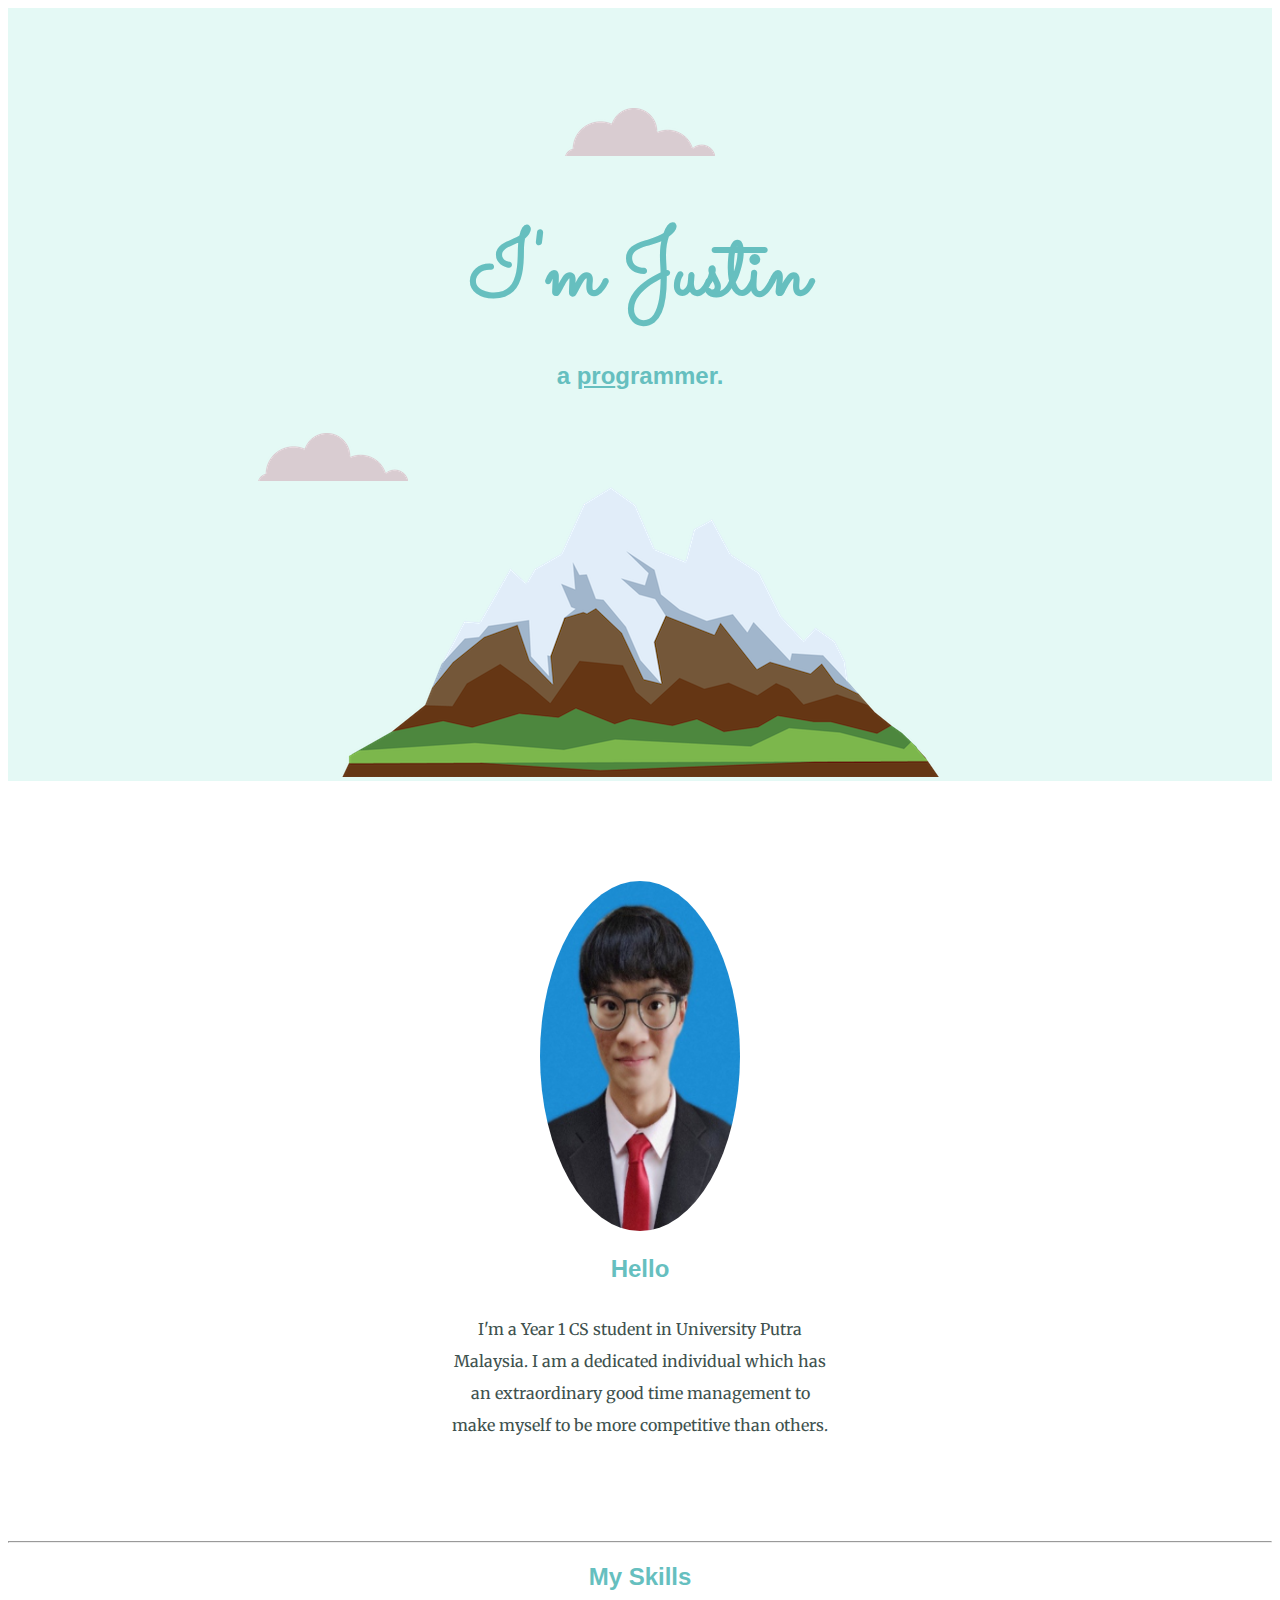
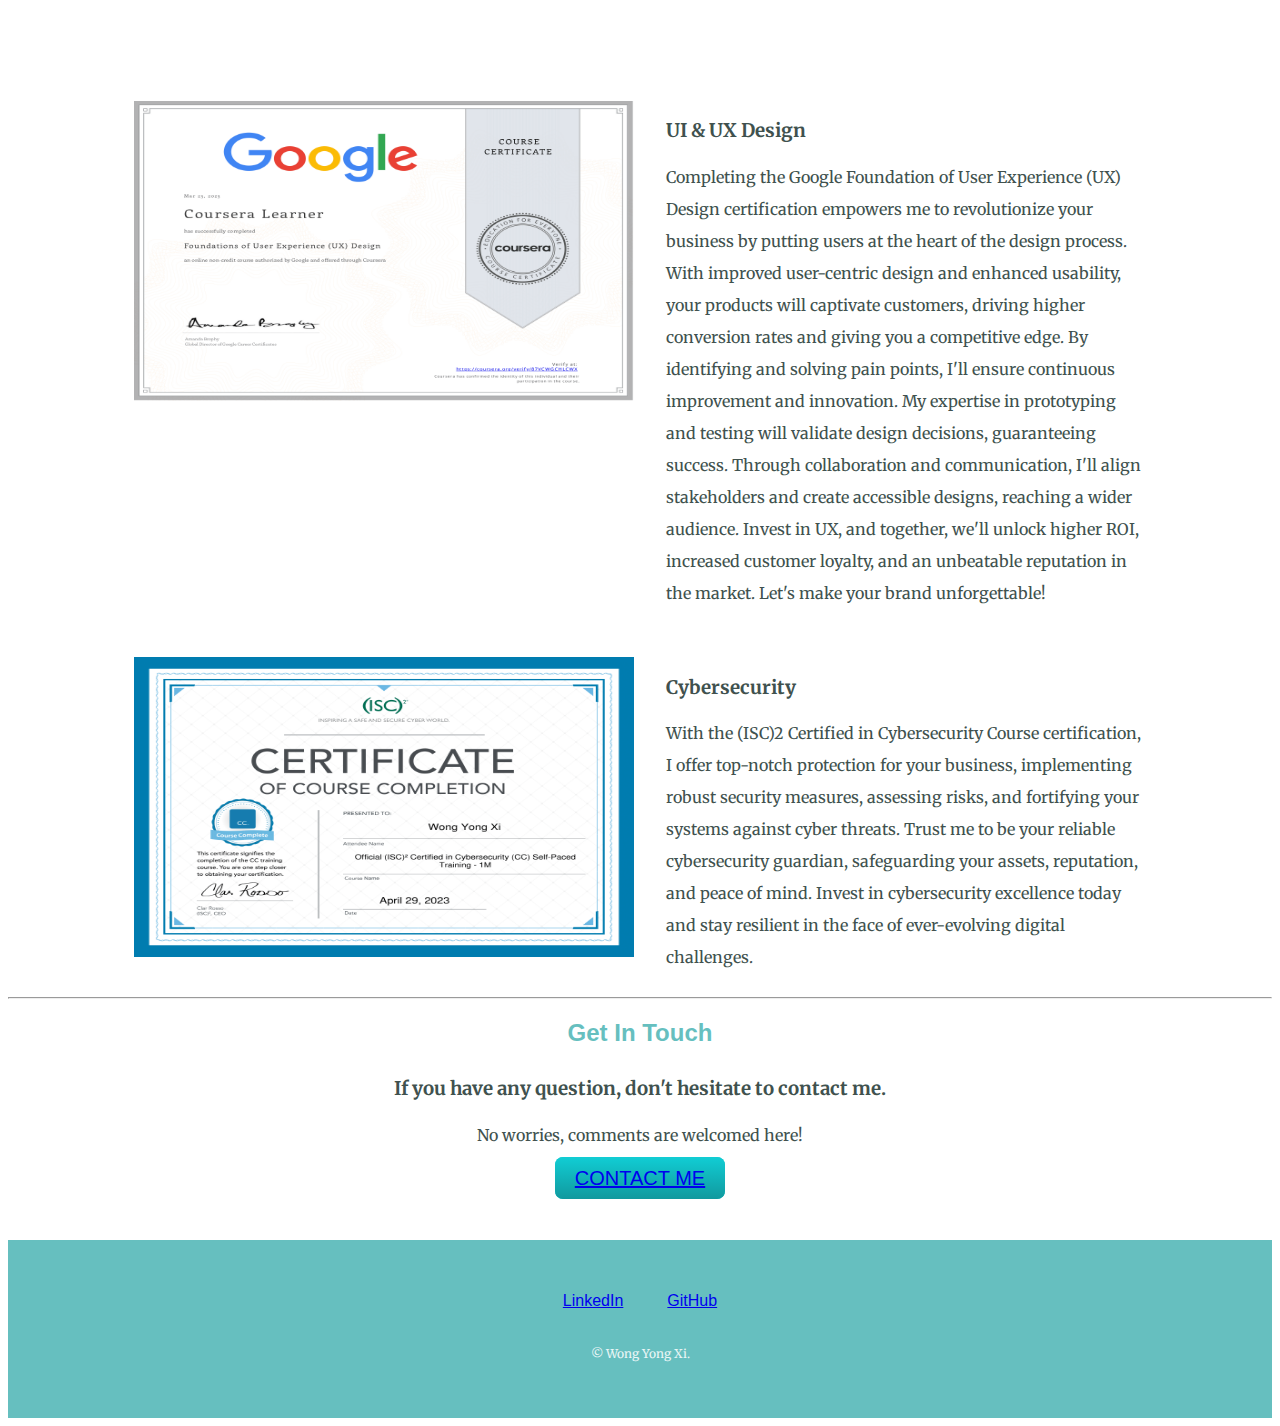
==== index.html @ 12c7ae92 "Add files via upload" ====
<!DOCTYPE html>
<html lang="en">
<head>
    <meta charset="UTF-8">
    <meta name="viewport" content="width=device-width, initial-scale=1.0">
    <title>My Personal Website</title>
    <link rel="stylesheet" href="./style.css">
    <link href="./index_files/css" rel="stylesheet">
    <link rel="preconnect" href="https://fonts.googleapis.com">
    <link rel="preconnect" href="https://fonts.gstatic.com" crossorigin="">
    <link href="https://fonts.googleapis.com/css2?family=Merriweather:ital,wght@0,300;0,400;0,700;0,900;1,300;1,400;1,700;1,900&amp;family=Sacramento&amp;display=swap" rel="stylesheet">
</head>
<body cz-shortcut-listen="true">
  <div class=top-container>
    <img src="./assets/cloud.png" class="top cloud" alt="cloud-img"/>
    <div class-title-text>
      <h1>I'm Justin</h1>
      <h2>
        a 
        <span class="pro">pro</span>grammer.
      </h2>
    </div>
    <img class="bottom-cloud" src="./assets/cloud.png" alt="cloud-img"/>
    <img class="mountain" src="./assets/mountain.png" alt="mountain-img">
  </div>
  <div>
    <div class="middle-container">
      <img class="profile-pic" src="./assets/profile-pic.png"  height="200" alt="Justin's profile picture."/>
      <h2>Hello</h2>  
      <p class="intro">I'm a Year 1 CS student in University Putra Malaysia. I am a dedicated individual which has an extraordinary good time management to make myself to be more competitive than others.</p> 
    </div>
    <hr>
    <div class="skills">
      <h2>My Skills</h2>
      <div class="parent">
        <div class="design">
          <img class="ui" src="./assets/google-UX-Design.png" alt="Google User-Experience Design Certificate"/>
        </div>
        <div class="coding">
          <h3>UI &amp; UX Design</h3>
          <p>Completing the Google Foundation of User Experience (UX) Design certification empowers me to revolutionize your business by putting users at the heart of the design process. With improved user-centric design and enhanced usability, your products will captivate customers, driving higher conversion rates and giving you a competitive edge. By identifying and solving pain points, I'll ensure continuous improvement and innovation. My expertise in prototyping and testing will validate design decisions, guaranteeing success. Through collaboration and communication, I'll align stakeholders and create accessible designs, reaching a wider audience. Invest in UX, and together, we'll unlock higher ROI, increased customer loyalty, and an unbeatable reputation in the market. Let's make your brand unforgettable!</p>
        </div>
        <div class="cybersecurity">
          <img class="cc-cert" src="./assets/CC-cert.png" alt="(ISC)2 Certified in Cybersecurity Self-paced Course Certificate">
        </div>
        <div class="code">
          <h3>Cybersecurity</h3>
          <p>With the (ISC)2 Certified in Cybersecurity Course certification, I offer top-notch protection for your business, implementing robust security measures, assessing risks, and fortifying your systems against cyber threats. Trust me to be your reliable cybersecurity guardian, safeguarding your assets, reputation, and peace of mind. Invest in cybersecurity excellence today and stay resilient in the face of ever-evolving digital challenges.</p>
        </div>

      </div>


      <hr>
      <div class="contact-me">
        <h2>Get In Touch</h2>
        <h3>If you have any question, don't hesitate to contact me.</h3>
        <p class="contact-message">No worries, comments are welcomed here!</p>
        <a class="btn" href="https://www.linkedin.com/in/wong-yong-xi-191b24244">CONTACT ME</a>
      </div>
    </div>
  </div>
  <div class="bottom-container">
    <a class="footer-link" href="https://www.linkedin.com/in/wong-yong-xi-191b24244">LinkedIn</a>
    <a class="footer-link" href="https://github.com/ixgnoy">GitHub</a>
    <p class="copyright">© Wong Yong Xi.</p>
  </div>
  
</body>
</html>
---- style.css ----
body {
    color: #40514e;
    margin: 0;
    text-align: center;
    font-family: "Merriweather", serif;
}
body{
    display: block;
    margin:8px;
}
.top-container {
    background-color: #e4f9f5;
    position: relative;
    padding-top: 100px;
}

div {
    display: block;
}
h1 {
    display: block;
    font-size: 2em;
    margin-block-start: 0.67em;
    margin-block-end: 0.67em;
    margin-inline-start: 0px;
    margin-inline-end: 0px;
    font-weight: bold;
}
h1 {
    color: #66bfbf;
    font-size: 5.625rem;
    margin: 50px auto 0 auto;
    font-family: "Sacramento", cursive;
}
.pro {
    text-decoration: underline;
}
.top-cloud {
    position: absolute;
    right: 300px;
    top: 40px;
}
img {
    overflow-clip-margin: content-box;
    overflow: clip;
}
.bottom-cloud {
    position: absolute;
    left: 250px;
    bottom: 300px;
}
.middle-container {
    margin: 100px 0;
}
h2 {
    color: #66bfbf;
    font-family: "Montserrat", sans-serif;
    font-size: 2.5rem;
    font-weight: normal;
    padding-bottom: 10px;
}
h2 {
    display: block;
    font-size: 1.5em;
    margin-block-start: 0.83em;
    margin-block-end: 0.83em;
    margin-inline-start: 0px;
    margin-inline-end: 0px;
    font-weight: bold;
}
.intro {
    width: 30%;
    margin: auto;
}
p {
    line-height: 2;
}
p {
    display: block;
    margin-block-start: 1em;
    margin-block-end: 1em;
    margin-inline-start: 0px;
    margin-inline-end: 0px;
}
.profile-pic{
    background-repeat: no-repeat;
    background-position: 50%;
    border-radius: 50%;
    width: 200px;
    height: 350px;
}
.parent {
    display: grid;
    grid-template-columns: 1fr 2fr;
    grid-template-rows: repeat(1, 1fr);
    width: 80%;
    margin: 100px auto 0 auto;
    text-align: left;
    row-gap: 2rem;
    column-gap: 2rem;
}
.contact-me{
    margin-top:auto;
    margin-bottom: 50px;
}
.btn {
    background: #11cdd4;
    background-image: -webkit-linear-gradient(top, #11cdd4, #11999e);
    background-image: -moz-linear-gradient(top, #11cdd4, #11999e);
    background-image: -ms-linear-gradient(top, #11cdd4, #11999e);
    background-image: -o-linear-gradient(top, #11cdd4, #11999e);
    background-image: linear-gradient(to bottom, #11cdd4, #11999e);
    -webkit-border-radius: 8;
    -moz-border-radius: 8;
    border-radius: 8px;
    font-family: "Montserrat", sans-serif;
    color: #ffffff;
    font-size: 20px;
    padding: 10px 20px 10px 20px;
    text-decoration: none;
}
a {
    color: #11999e;
    font-family: "Montserrat", sans-serif;
    margin: 10px 20px;
    text-decoration: none;
}
a:-webkit-any-link {
    color: -webkit-link;
    cursor: pointer;
    text-decoration: underline;
}
.copyright {
    color: #eaf6f6;
    font-size: 0.75rem;
    padding: 20px 0;
}
.bottom-container {
    background-color: #66bfbf;
    padding: 50px 0 20px;
    margin: 0;
}
.ui{
    height: 300px;
    width: 500px;
}
.cc-cert{
    height: 300px;
    width: 500px;
}
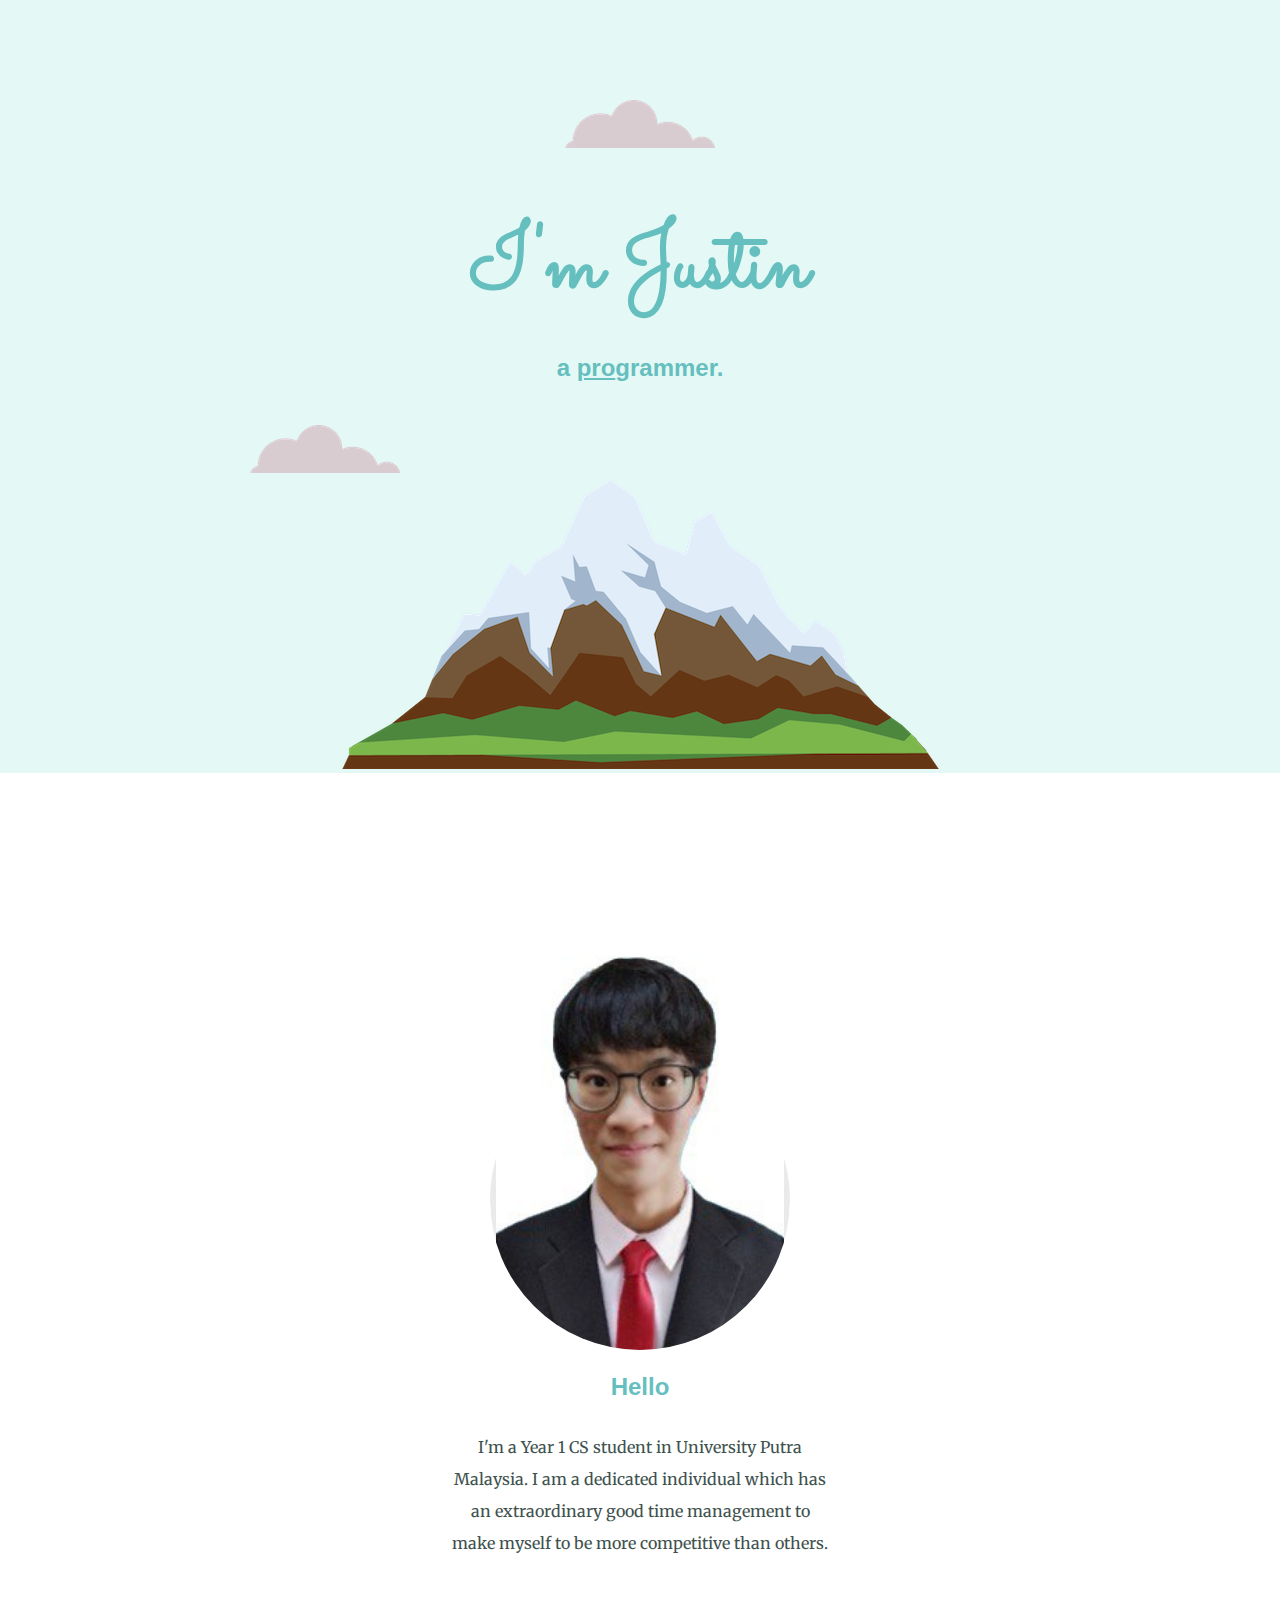
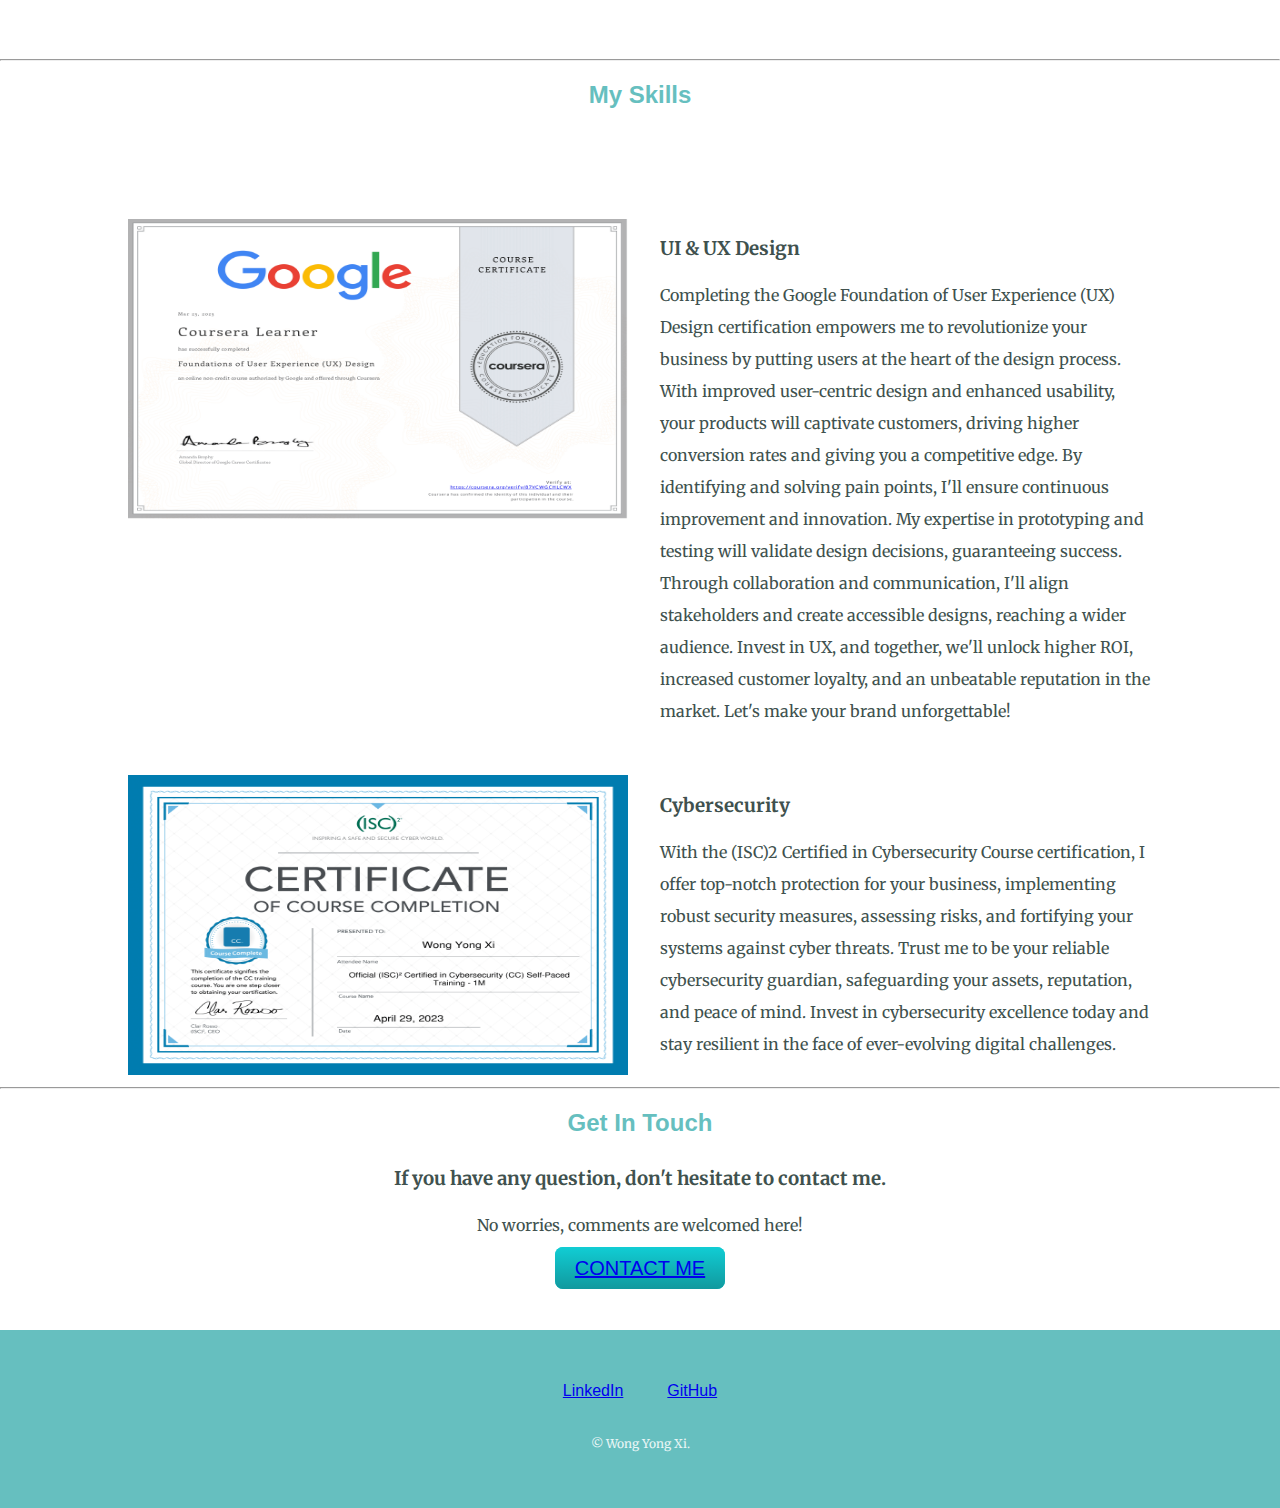
==== commit 24568bb1: "Add new feature at Avatar" ====
--- a/index.html
+++ b/index.html
@@ -25,9 +25,13 @@
   </div>
   <div>
     <div class="middle-container">
-      <img class="profile-pic" src="./assets/profile-pic.png"  height="200" alt="Justin's profile picture."/>
-      <h2>Hello</h2>  
-      <p class="intro">I'm a Year 1 CS student in University Putra Malaysia. I am a dedicated individual which has an extraordinary good time management to make myself to be more competitive than others.</p> 
+      <div class="avatar">
+        <img src="./assets/yx_whitebckgrd.jpg"  height="200" alt="Justin's profile picture."/>
+      </div>
+      <div class="self-intro">
+        <h2>Hello</h2>  
+        <p class="intro">I'm a Year 1 CS student in University Putra Malaysia. I am a dedicated individual which has an extraordinary good time management to make myself to be more competitive than others.</p> 
+      </div>
     </div>
     <hr>
     <div class="skills">
--- a/style.css
+++ b/style.css
@@ -3,10 +3,11 @@
     margin: 0;
     text-align: center;
     font-family: "Merriweather", serif;
+    position: relative;
 }
 body{
     display: block;
-    margin:8px;
+    margin:0px;
 }
 .top-container {
     background-color: #e4f9f5;
@@ -89,6 +90,35 @@
     width: 200px;
     height: 350px;
 }
+.avatar{
+    width:300px;
+    height: 300px;
+    box-sizing: border-box;
+    border-radius: 50%;
+    background-color: white;
+    position:absolute;
+    top: 1200px;
+    left:50%;
+    transform:translate(-50%, -50%) ;
+    clip-path: inset(-100vw 0 0 0 round 50%);
+    border: 6px solid rgb(234, 234, 234);
+}
+.avatar img{
+    position: absolute;
+    top: 35%;
+    left:50%;
+    transform: translate(-50%, -50%) scale(1);
+    width: 100%;
+    height: auto;
+    transition: transform .2s ease;
+}
+.avatar:hover img{
+    transform: translate(-50%, -50%) scale(1.6);
+}
+.self-intro{
+    margin-top: 600px;
+    position: relative;
+}
 .parent {
     display: grid;
     grid-template-columns: 1fr 2fr;
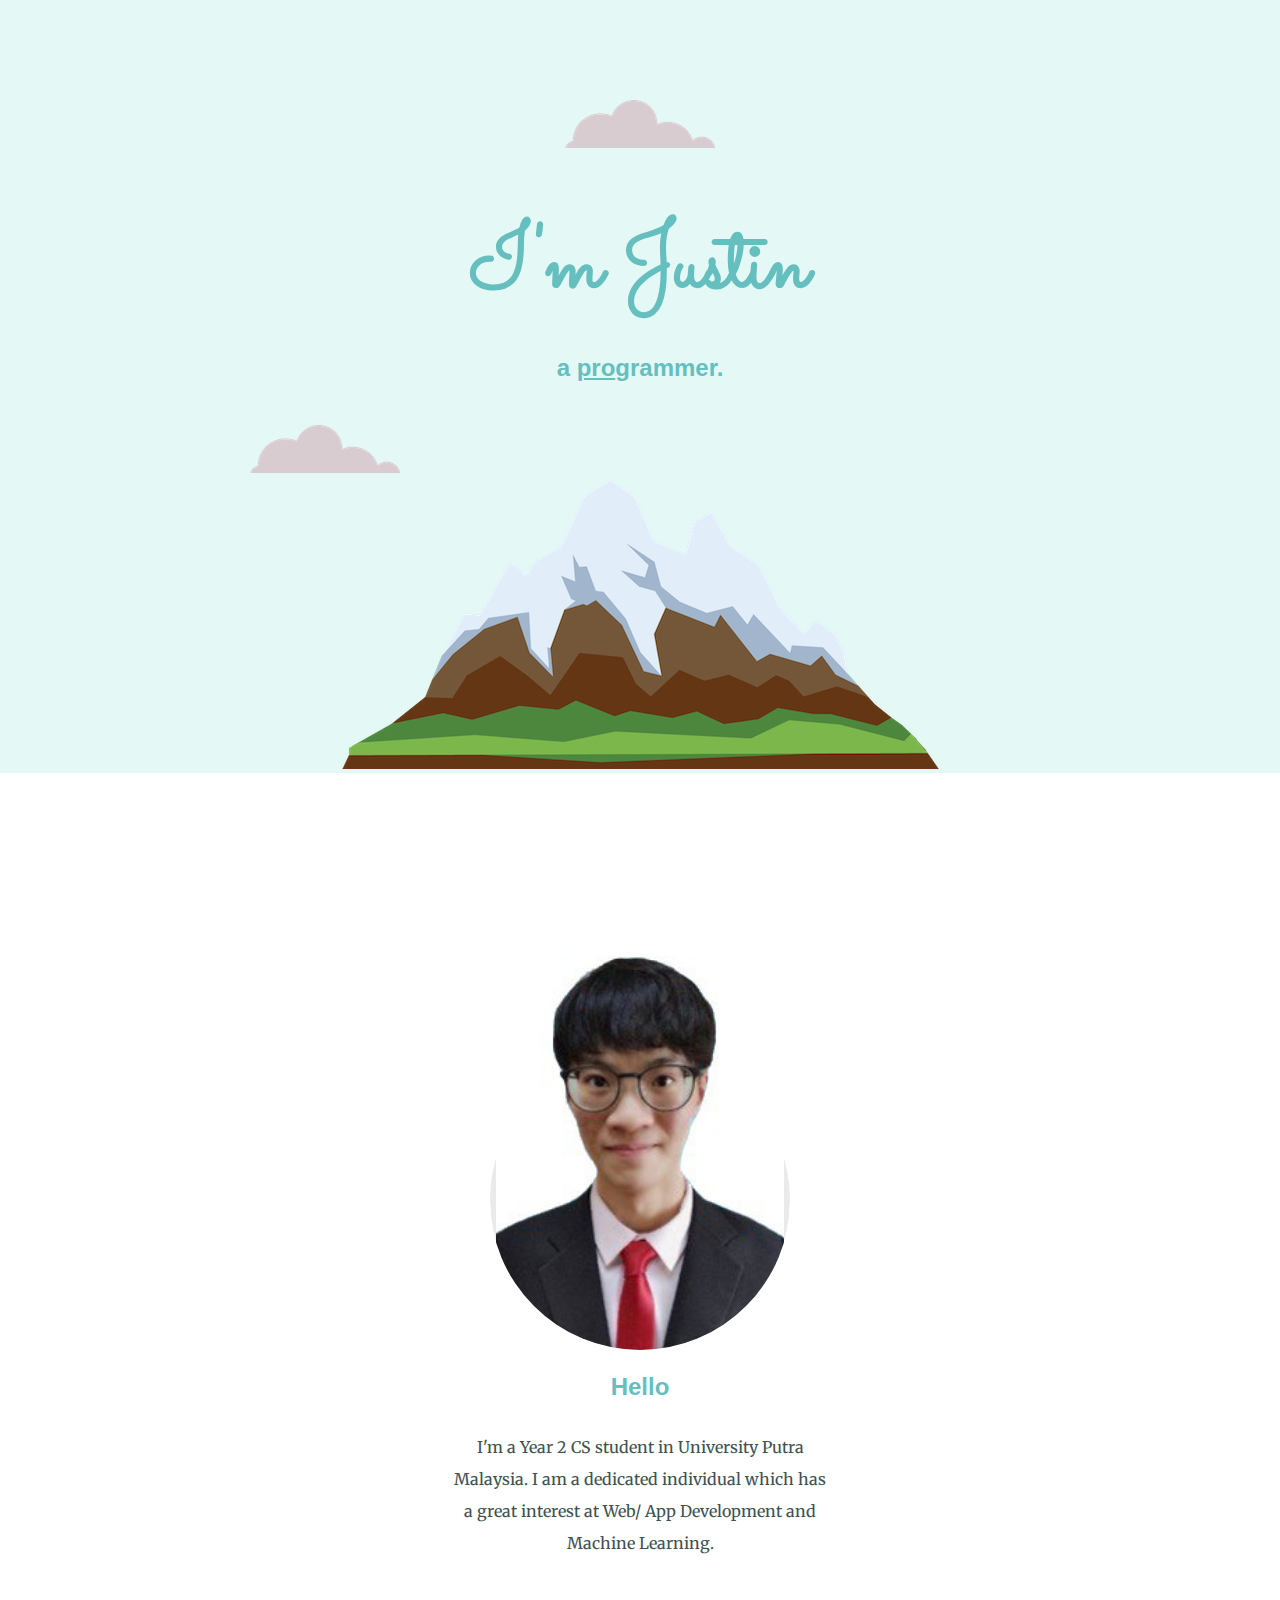
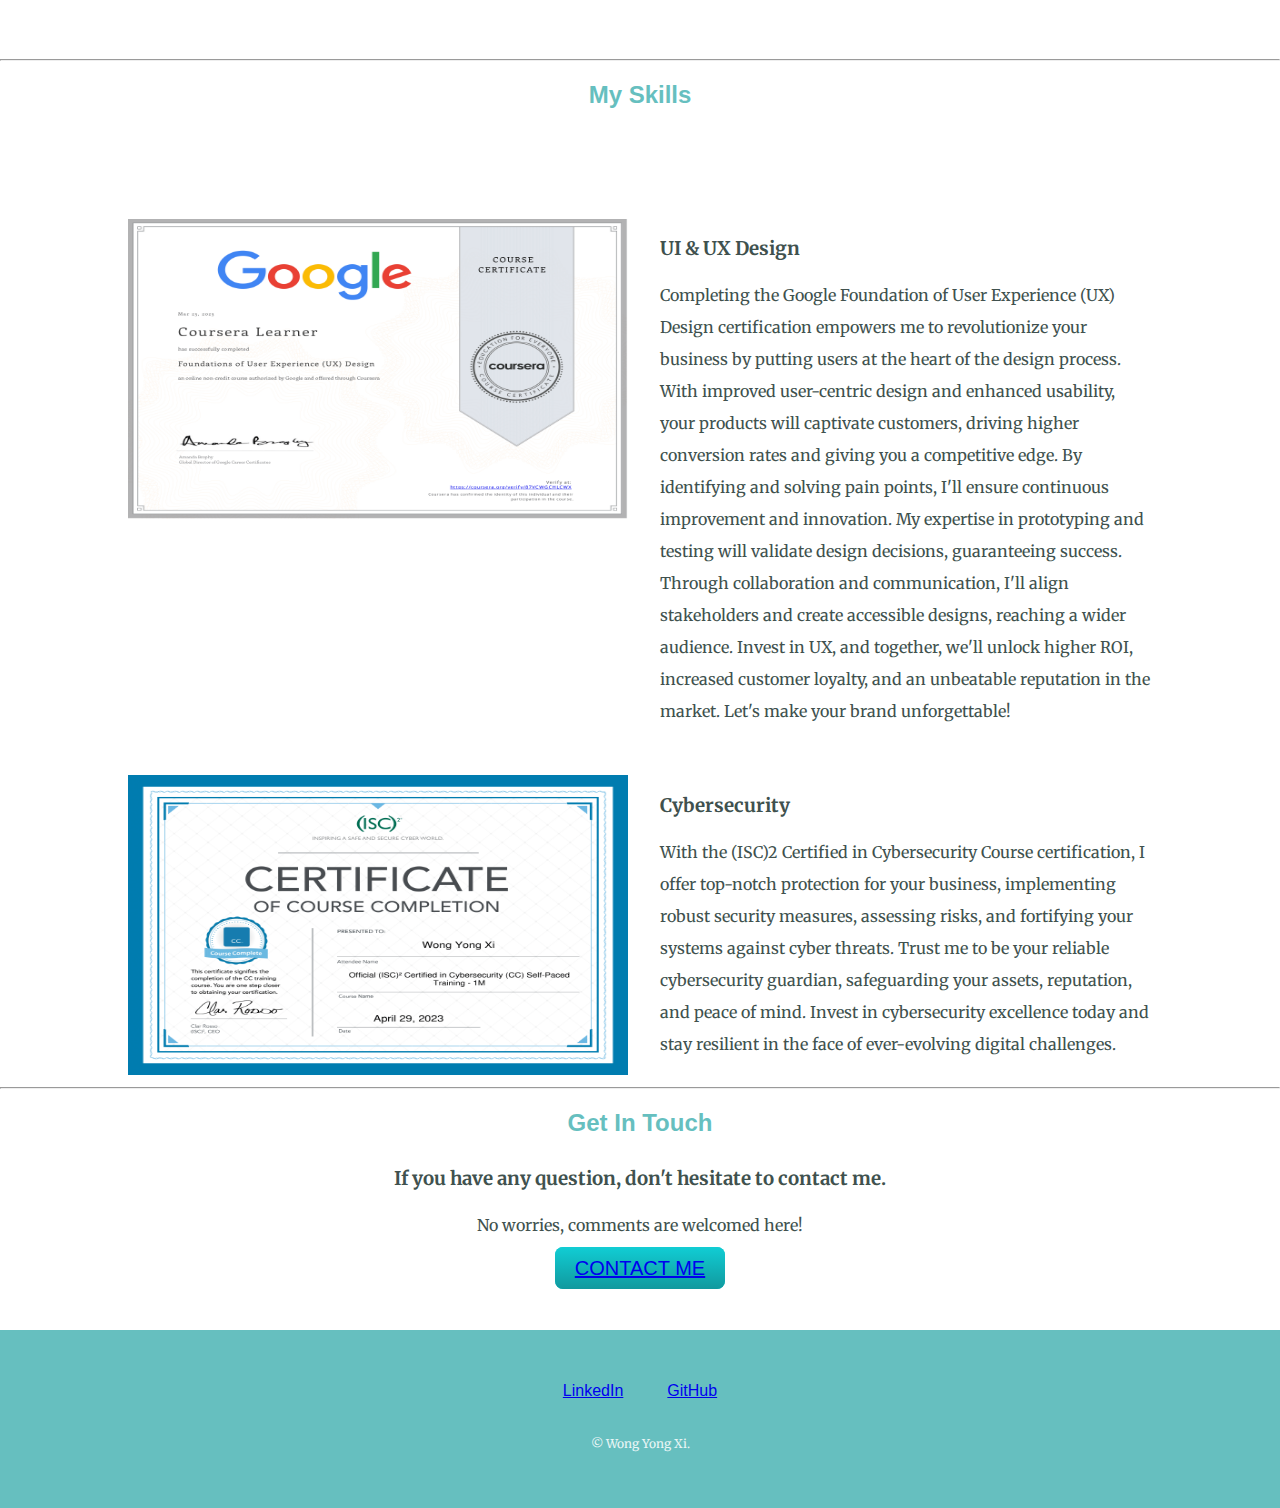
==== commit 0eefe956: "Update index.html" ====
--- a/index.html
+++ b/index.html
@@ -30,7 +30,7 @@
       </div>
       <div class="self-intro">
         <h2>Hello</h2>  
-        <p class="intro">I'm a Year 1 CS student in University Putra Malaysia. I am a dedicated individual which has an extraordinary good time management to make myself to be more competitive than others.</p> 
+        <p class="intro">I'm a Year 2 CS student in University Putra Malaysia. I am a dedicated individual which has a great interest at Web/ App Development and Machine Learning.</p> 
       </div>
     </div>
     <hr>
@@ -71,4 +71,4 @@
   </div>
   
 </body>
-</html>+</html>
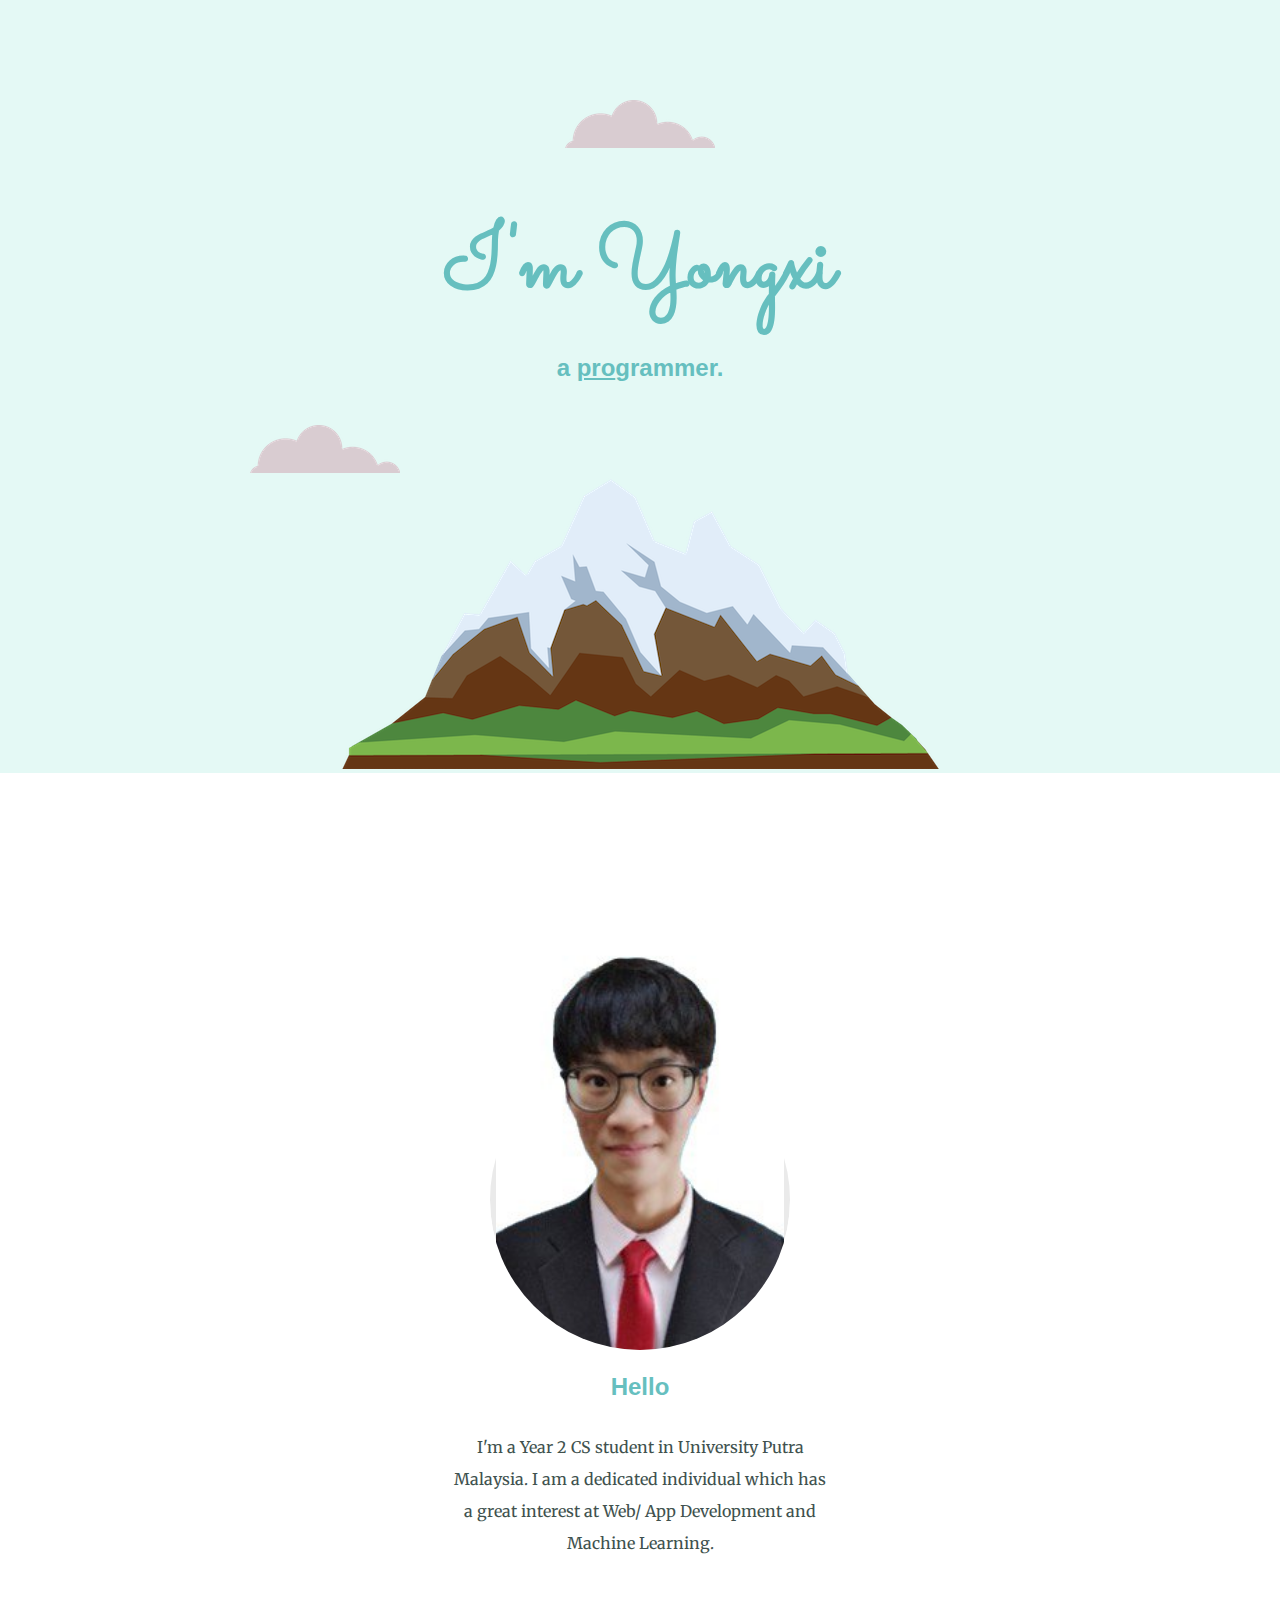
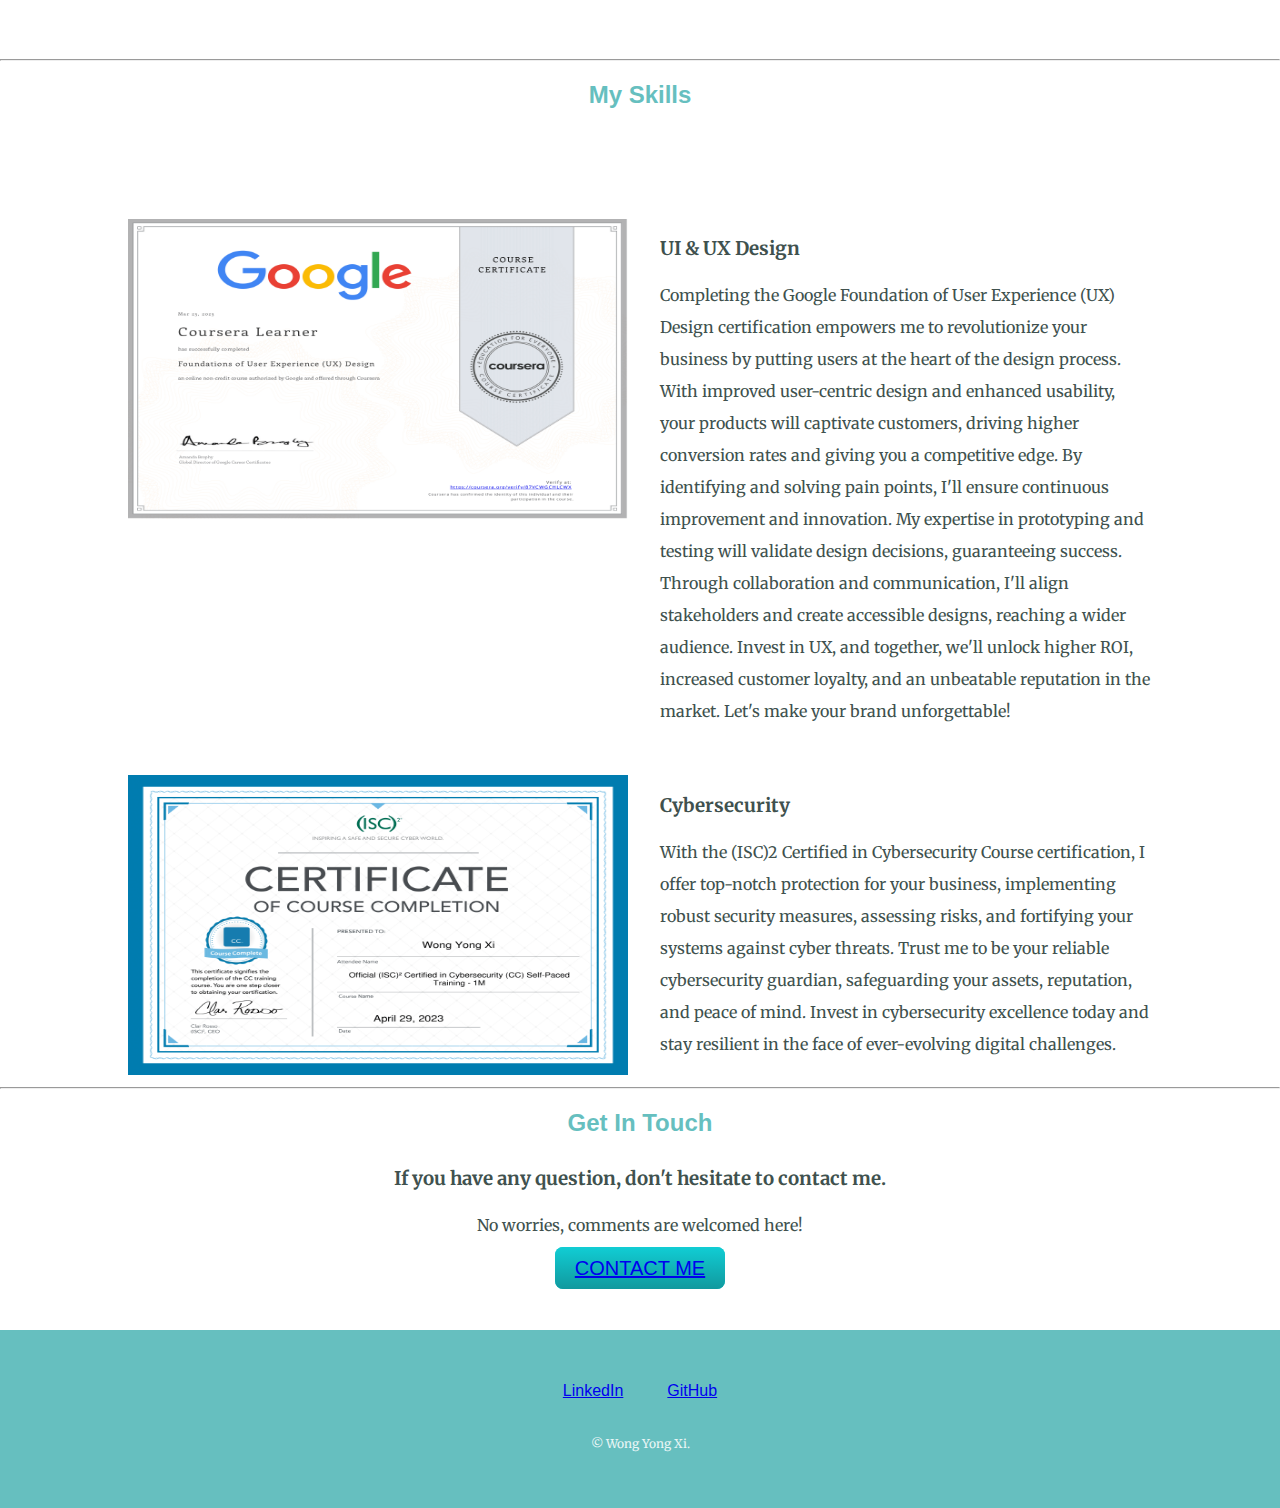
==== commit e749fc57: "Update index.html" ====
--- a/index.html
+++ b/index.html
@@ -14,7 +14,7 @@
   <div class=top-container>
     <img src="./assets/cloud.png" class="top cloud" alt="cloud-img"/>
     <div class-title-text>
-      <h1>I'm Justin</h1>
+      <h1>I'm Yongxi</h1>
       <h2>
         a 
         <span class="pro">pro</span>grammer.
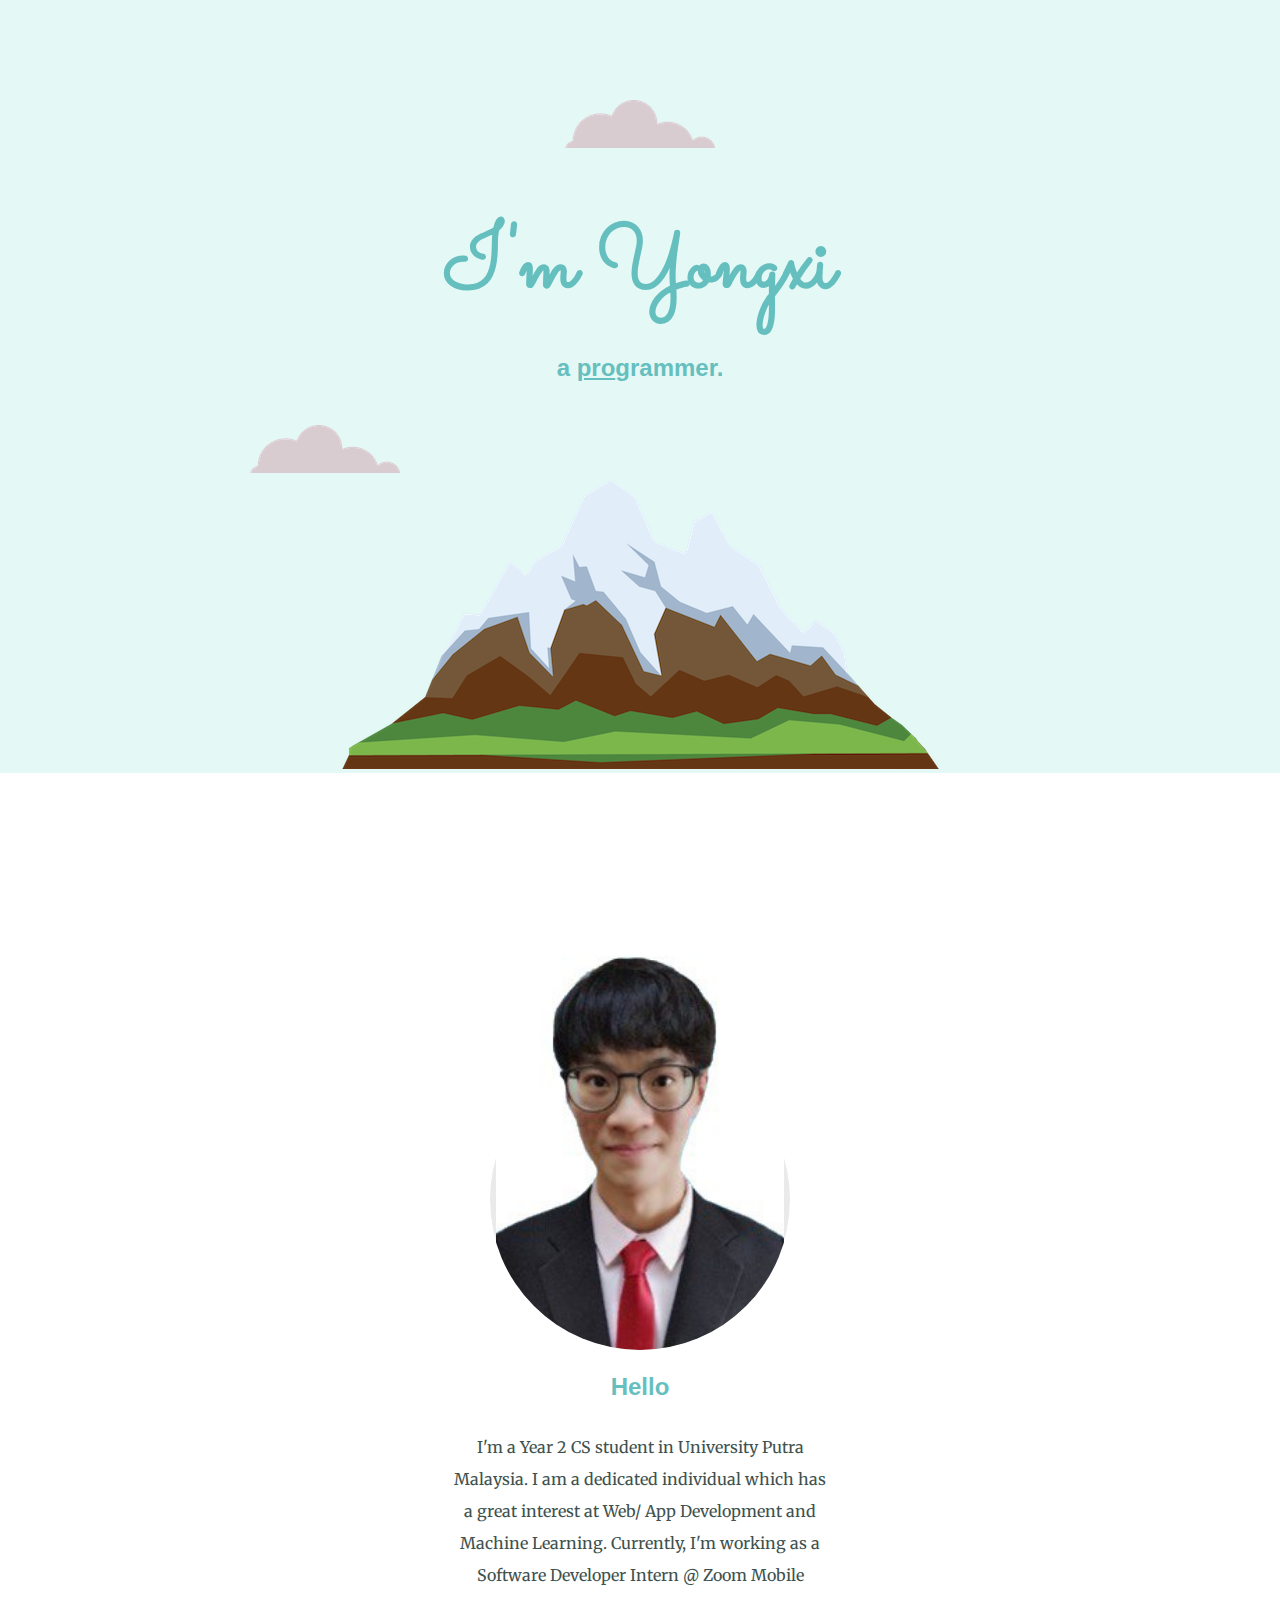
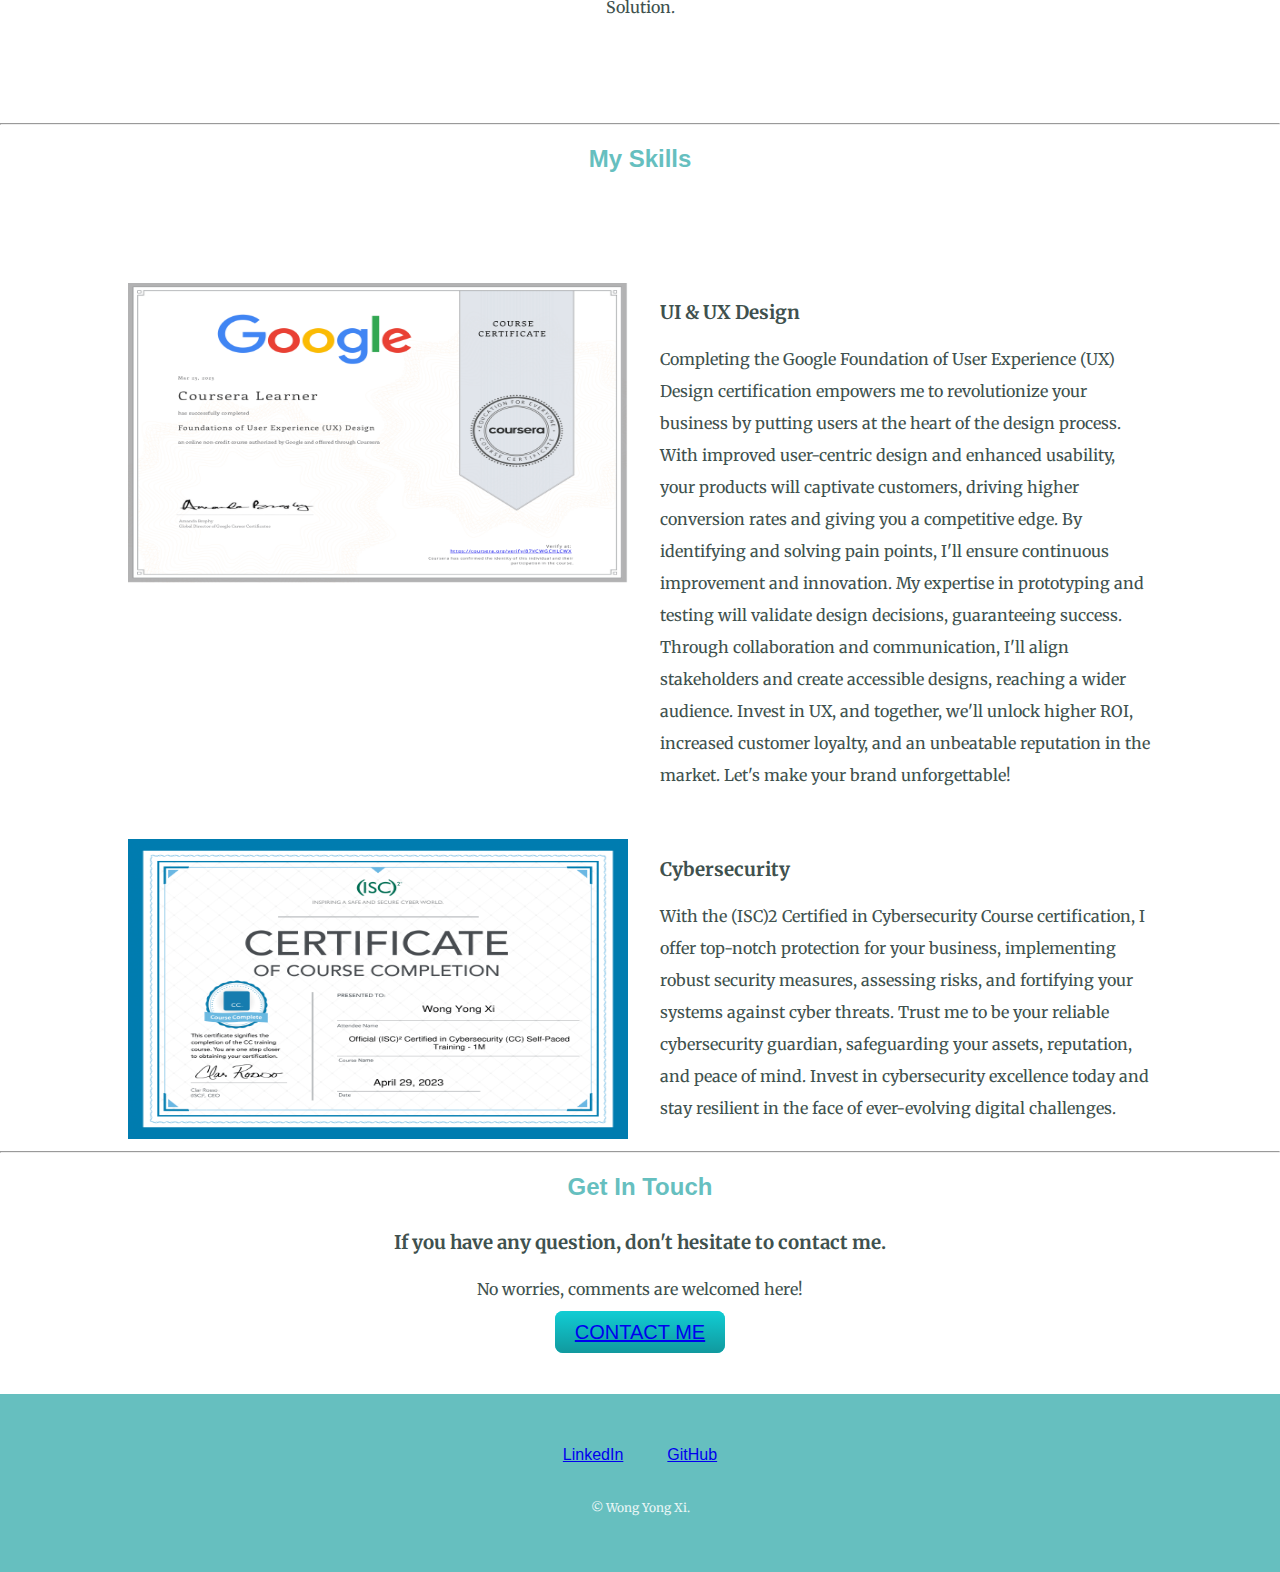
==== commit 44f25db2: "Update index.html" ====
--- a/index.html
+++ b/index.html
@@ -30,7 +30,7 @@
       </div>
       <div class="self-intro">
         <h2>Hello</h2>  
-        <p class="intro">I'm a Year 2 CS student in University Putra Malaysia. I am a dedicated individual which has a great interest at Web/ App Development and Machine Learning.</p> 
+        <p class="intro">I'm a Year 2 CS student in University Putra Malaysia. I am a dedicated individual which has a great interest at Web/ App Development and Machine Learning. Currently, I'm working as a Software Developer Intern @ Zoom Mobile Solution.</p> 
       </div>
     </div>
     <hr>
